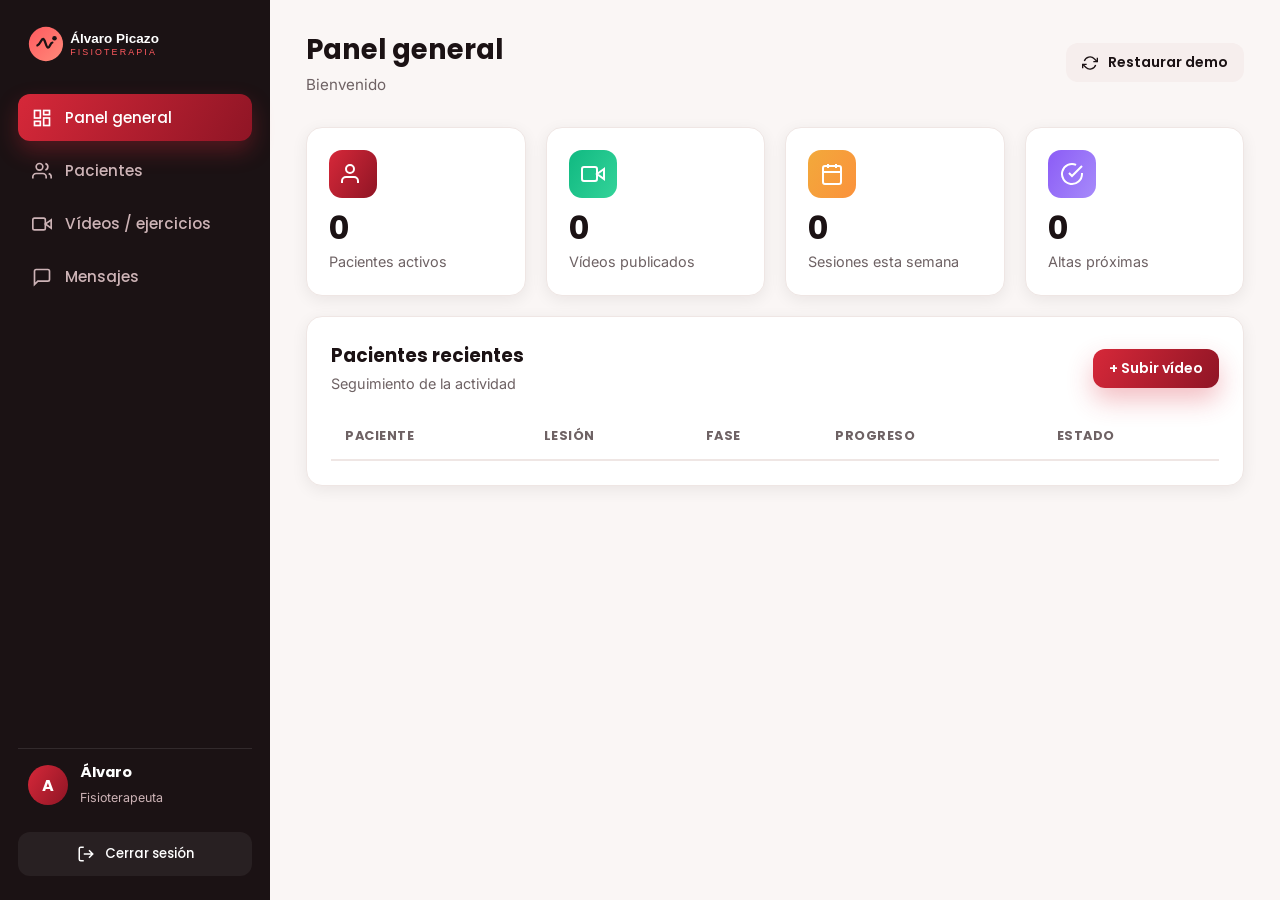
==== admin.html @ 890847c4 "Rediseño con la línea visual de Clínica Graus y rodilla 3D en WebGL - Paleta roja/granate sobre casi" ====
<!DOCTYPE html>
<html lang="es">
<head>
  <meta charset="UTF-8" />
  <meta name="viewport" content="width=device-width, initial-scale=1.0" />
  <title>Panel del Fisioterapeuta | Álvaro Picazo</title>
  <meta name="robots" content="noindex, nofollow" />
  <link rel="icon" type="image/svg+xml" href="img/favicon.svg" />
  <meta name="theme-color" content="#1b1214" />
  <link rel="preconnect" href="https://fonts.googleapis.com" />
  <link rel="preconnect" href="https://fonts.gstatic.com" crossorigin />
  <link href="https://fonts.googleapis.com/css2?family=Inter:wght@400;500;600&family=Poppins:wght@500;600;700;800&display=swap" rel="stylesheet" />
  <link rel="stylesheet" href="css/portal.css" />
</head>
<body>
  <div class="sidebar-back" id="sidebarBack"></div>
  <div class="app">
    <!-- ===== Sidebar ===== -->
    <aside class="sidebar" id="sidebar">
      <a href="index.html" class="brand"><img src="img/logo-light.svg" alt="Álvaro Picazo Fisioterapia" /></a>
      <nav class="side-nav" id="sideNav">
        <button data-view="resumen" class="active">
          <svg viewBox="0 0 24 24" fill="none" stroke="currentColor" stroke-width="2"><rect x="3" y="3" width="7" height="9"/><rect x="14" y="3" width="7" height="5"/><rect x="14" y="12" width="7" height="9"/><rect x="3" y="16" width="7" height="5"/></svg>
          Panel general
        </button>
        <button data-view="pacientes">
          <svg viewBox="0 0 24 24" fill="none" stroke="currentColor" stroke-width="2"><path d="M17 21v-2a4 4 0 00-4-4H5a4 4 0 00-4 4v2"/><circle cx="9" cy="7" r="4"/><path d="M23 21v-2a4 4 0 00-3-3.87M16 3.13a4 4 0 010 7.75"/></svg>
          Pacientes
        </button>
        <button data-view="videos">
          <svg viewBox="0 0 24 24" fill="none" stroke="currentColor" stroke-width="2"><path d="M23 7l-7 5 7 5V7z"/><rect x="1" y="5" width="15" height="14" rx="2"/></svg>
          Vídeos / ejercicios
        </button>
        <button data-view="mensajes">
          <svg viewBox="0 0 24 24" fill="none" stroke="currentColor" stroke-width="2"><path d="M21 15a2 2 0 01-2 2H7l-4 4V5a2 2 0 012-2h14a2 2 0 012 2z"/></svg>
          Mensajes
        </button>
      </nav>
      <div class="side-foot">
        <div class="side-user">
          <div class="av" id="userAv">A</div>
          <div><strong id="userName">Álvaro</strong><span id="userLabel">Fisioterapeuta</span></div>
        </div>
        <button class="logout-btn" id="logoutBtn">
          <svg viewBox="0 0 24 24" fill="none" stroke="currentColor" stroke-width="2"><path d="M9 21H5a2 2 0 01-2-2V5a2 2 0 012-2h4M16 17l5-5-5-5M21 12H9"/></svg>
          Cerrar sesión
        </button>
      </div>
    </aside>

    <!-- ===== Main ===== -->
    <main class="main">
      <div class="topbar">
        <div style="display:flex;align-items:center;gap:14px;">
          <button class="mobile-toggle" id="mobileToggle" aria-label="Menú">
            <svg viewBox="0 0 24 24" fill="none" stroke="currentColor" stroke-width="2"><path d="M3 12h18M3 6h18M3 18h18"/></svg>
          </button>
          <div>
            <h1 id="viewTitle">Panel general</h1>
            <span class="greet" id="greet">Bienvenido</span>
          </div>
        </div>
        <div class="topbar-actions">
          <button class="btn btn--light btn--sm" id="resetBtn" title="Restaurar datos de demostración">
            <svg viewBox="0 0 24 24" fill="none" stroke="currentColor" stroke-width="2" style="width:16px;height:16px;"><path d="M23 4v6h-6M1 20v-6h6"/><path d="M3.5 9a9 9 0 0114.9-3.4L23 10M1 14l4.6 4.4A9 9 0 0020.5 15"/></svg>
            Restaurar demo
          </button>
        </div>
      </div>

      <!-- ===== Vista: Panel general ===== -->
      <section class="view active" id="view-resumen">
        <div class="grid grid-4" style="margin-bottom:20px;">
          <div class="stat-card">
            <div class="sc-ic"><svg viewBox="0 0 24 24" fill="none" stroke-width="2"><path d="M17 21v-2a4 4 0 00-4-4H5a4 4 0 00-4 4v2"/><circle cx="9" cy="7" r="4"/></svg></div>
            <div class="sc-val" id="kpiPatients">0</div>
            <div class="sc-label">Pacientes activos</div>
          </div>
          <div class="stat-card alt3">
            <div class="sc-ic"><svg viewBox="0 0 24 24" fill="none" stroke-width="2"><path d="M23 7l-7 5 7 5V7z"/><rect x="1" y="5" width="15" height="14" rx="2"/></svg></div>
            <div class="sc-val" id="kpiVideos">0</div>
            <div class="sc-label">Vídeos publicados</div>
          </div>
          <div class="stat-card alt">
            <div class="sc-ic"><svg viewBox="0 0 24 24" fill="none" stroke-width="2"><rect x="3" y="4" width="18" height="18" rx="2"/><path d="M16 2v4M8 2v4M3 10h18"/></svg></div>
            <div class="sc-val" id="kpiSessions">0</div>
            <div class="sc-label">Sesiones esta semana</div>
          </div>
          <div class="stat-card alt2">
            <div class="sc-ic"><svg viewBox="0 0 24 24" fill="none" stroke-width="2"><path d="M22 11.08V12a10 10 0 11-5.93-9.14"/><path d="M22 4L12 14.01l-3-3"/></svg></div>
            <div class="sc-val" id="kpiNew">0</div>
            <div class="sc-label">Altas próximas</div>
          </div>
        </div>

        <div class="panel">
          <div class="panel-head">
            <div><h3>Pacientes recientes</h3><span class="panel-sub">Seguimiento de la actividad</span></div>
            <button class="btn btn--primary btn--sm" data-goto="videos">+ Subir vídeo</button>
          </div>
          <div style="overflow-x:auto;">
            <table class="tbl" id="recentTable">
              <thead><tr><th>Paciente</th><th>Lesión</th><th>Fase</th><th>Progreso</th><th>Estado</th></tr></thead>
              <tbody></tbody>
            </table>
          </div>
        </div>
      </section>

      <!-- ===== Vista: Pacientes ===== -->
      <section class="view" id="view-pacientes">
        <div class="panel">
          <div class="panel-head"><h3>Todos los pacientes</h3></div>
          <div style="overflow-x:auto;">
            <table class="tbl" id="patientsTable">
              <thead><tr><th>Paciente</th><th>Lesión</th><th>Fase</th><th>Progreso</th><th>Última visita</th><th>Estado</th></tr></thead>
              <tbody></tbody>
            </table>
          </div>
        </div>
      </section>

      <!-- ===== Vista: Vídeos ===== -->
      <section class="view" id="view-videos">
        <div class="grid grid-2" style="align-items:start;">
          <div class="panel">
            <h3>Subir nuevo ejercicio</h3>
            <p class="panel-sub">Sube un vídeo desde tu dispositivo o enlaza uno de YouTube.</p>

            <div class="frm">
              <label>Fuente del vídeo</label>
              <div class="filters" id="srcTabs" style="margin-bottom:16px;">
                <button type="button" class="active" data-src="youtube">YouTube</button>
                <button type="button" data-src="file">Subir archivo</button>
                <button type="button" data-src="url">Enlace directo</button>
              </div>

              <div id="srcYoutube">
                <label>ID o URL de YouTube</label>
                <input type="text" id="ytInput" placeholder="https://youtube.com/watch?v=XXXX o el ID" />
              </div>
              <div id="srcFile" style="display:none;">
                <div class="upload-zone" id="uploadZone">
                  <svg viewBox="0 0 24 24" fill="none" stroke-width="2"><path d="M21 15v4a2 2 0 01-2 2H5a2 2 0 01-2-2v-4M17 8l-5-5-5 5M12 3v12"/></svg>
                  <strong>Haz clic o arrastra un vídeo aquí</strong>
                  <span id="fileName">MP4, WebM · máx. recomendado 50 MB</span>
                  <input type="file" id="fileInput" accept="video/*" hidden />
                </div>
              </div>
              <div id="srcUrl" style="display:none;">
                <label>URL del vídeo (.mp4)</label>
                <input type="text" id="urlInput" placeholder="https://.../ejercicio.mp4" />
              </div>

              <label style="margin-top:16px;">Título del ejercicio</label>
              <input type="text" id="vTitle" placeholder="Ej. Sentadilla parcial con apoyo" />

              <div class="form-row">
                <div>
                  <label>Fase</label>
                  <select id="vPhase">
                    <option value="1">Fase 1 — Aguda / preoperatoria</option>
                    <option value="2">Fase 2 — Recuperación temprana</option>
                    <option value="3">Fase 3 — Fortalecimiento</option>
                    <option value="4">Fase 4 — Vuelta al deporte</option>
                  </select>
                </div>
                <div>
                  <label>Categoría</label>
                  <select id="vCategory">
                    <option>Movilidad</option><option>Fuerza</option>
                    <option>Propiocepción</option><option>Pliometría</option>
                    <option>Estiramiento</option><option>Cardio</option>
                  </select>
                </div>
              </div>
              <div class="form-row">
                <div><label>Duración</label><input type="text" id="vDuration" placeholder="Ej. 5 min" /></div>
                <div><label>Series / repeticiones</label><input type="text" id="vReps" placeholder="Ej. 3 series x 12 rep" /></div>
              </div>

              <label>Descripción</label>
              <textarea id="vDesc" placeholder="Indicaciones para el paciente..."></textarea>

              <button class="btn btn--primary btn--block" id="publishBtn">
                <svg viewBox="0 0 24 24" fill="none" stroke="currentColor" stroke-width="2"><path d="M12 5v14M5 12h14"/></svg>
                Publicar ejercicio
              </button>
            </div>
          </div>

          <div class="panel">
            <div class="panel-head"><h3>Vídeos publicados</h3><span class="pill info" id="videoCount">0</span></div>
            <div class="notice">
              <svg viewBox="0 0 24 24" fill="none" stroke-width="2"><circle cx="12" cy="12" r="10"/><path d="M12 16v-4M12 8h.01"/></svg>
              <span>Los vídeos subidos como <strong>archivo</strong> se guardan en este navegador (demo). Para producción se conectaría un servidor o almacenamiento en la nube.</span>
            </div>
            <div class="ex-grid" id="adminVideos" style="grid-template-columns:1fr;"></div>
          </div>
        </div>
      </section>

      <!-- ===== Vista: Mensajes ===== -->
      <section class="view" id="view-mensajes">
        <div class="panel">
          <div class="panel-head">
            <h3>Mensajes con pacientes</h3>
            <select id="chatPatient" style="padding:10px 14px;border:1.5px solid var(--line);border-radius:11px;font-family:inherit;background:#fcf8f7;font-size:.92rem;"></select>
          </div>
          <div id="chatBox" style="display:flex;flex-direction:column;gap:12px;max-height:420px;overflow-y:auto;padding:6px 0;margin-bottom:18px;"></div>
          <div style="display:flex;gap:10px;">
            <input type="text" id="chatInput" placeholder="Responder al paciente..." style="flex:1;padding:13px 15px;border:1.5px solid var(--line);border-radius:12px;font-family:inherit;background:#fcf8f7;" />
            <button class="btn btn--primary" id="chatSend">Enviar</button>
          </div>
        </div>
      </section>
    </main>
  </div>

  <!-- Modal de vídeo -->
  <div class="modal-back" id="videoModal">
    <div class="modal">
      <div class="modal-head">
        <h3 id="modalTitle">Ejercicio</h3>
        <button class="modal-close" id="modalClose" aria-label="Cerrar"><svg viewBox="0 0 24 24" fill="none" stroke="currentColor" stroke-width="2"><path d="M18 6L6 18M6 6l12 12"/></svg></button>
      </div>
      <div class="modal-body">
        <div class="modal-video" id="modalVideo"></div>
        <p id="modalDesc" style="color:var(--muted);"></p>
        <div class="ex-meta" id="modalMeta" style="margin-top:14px;"></div>
      </div>
    </div>
  </div>

  <div class="toast" id="toast"><svg viewBox="0 0 24 24" fill="none" stroke-width="2"><path d="M20 6L9 17l-5-5"/></svg><span id="toastMsg">Guardado</span></div>

  <script src="js/portal-data.js"></script>
  <script src="js/portal-ui.js"></script>
  <script src="js/admin.js"></script>
</body>
</html>
---- css/portal.css ----
/* ===========================================================
   Portal del paciente — Estilos
   =========================================================== */
:root {
  --dark: #1b1214;
  --brand: #d62839;
  --brand-600: #a81e2d;
  --wine: #8f1525;
  --accent: #f2a93b;
  --ink: #1b1214;
  --muted: #6e6264;
  --line: #efe6e4;
  --bg: #faf6f5;
  --card: #ffffff;
  --shadow-sm: 0 4px 16px rgba(27, 18, 20,.07);
  --shadow-md: 0 14px 40px rgba(27, 18, 20,.12);
  --radius: 16px;
  --grad: linear-gradient(120deg, var(--brand), var(--wine));
  --grad-dark: linear-gradient(140deg, #1b1214, #5c1220);
  --ease: cubic-bezier(.22,1,.36,1);
}
* { margin: 0; padding: 0; box-sizing: border-box; }
body {
  font-family: 'Inter', system-ui, -apple-system, Segoe UI, Roboto, Arial, sans-serif;
  color: var(--ink); background: var(--bg); line-height: 1.6;
  overflow-x: hidden;
}
html { -webkit-text-size-adjust: 100%; }
h1,h2,h3,h4 { font-family: 'Poppins', system-ui, sans-serif; color: var(--dark); }
a { color: inherit; text-decoration: none; }
img, svg { display: block; max-width: 100%; }
button { font-family: inherit; cursor: pointer; }

/* ---------- LOGIN ---------- */
.login-wrap {
  min-height: 100vh; display: grid; grid-template-columns: 1.05fr .95fr;
}
.login-aside {
  background: var(--grad-dark); color: #fff; position: relative; overflow: hidden;
  padding: 56px; display: flex; flex-direction: column; justify-content: space-between;
}
.login-aside::before {
  content: ""; position: absolute; inset: -30% -20% auto auto; width: 460px; height: 460px;
  background: radial-gradient(circle, rgba(255, 90, 95,.35), transparent 70%); border-radius: 50%;
}
.login-aside::after {
  content: ""; position: absolute; inset: auto auto -30% -20%; width: 420px; height: 420px;
  background: radial-gradient(circle, rgba(255, 138, 122,.3), transparent 70%); border-radius: 50%;
}
.login-aside .la-top, .login-aside .la-mid, .login-aside .la-bottom { position: relative; z-index: 1; }
.login-aside .brand img { height: 46px; }
.login-aside h2 { color: #fff; font-size: 2.1rem; margin-bottom: 14px; line-height: 1.2; }
.login-aside p { color: #e6d3d5; max-width: 420px; }
.la-features { display: grid; gap: 16px; margin-top: 30px; }
.la-features li { display: flex; gap: 14px; align-items: flex-start; }
.la-features .lf-ic {
  width: 42px; height: 42px; border-radius: 12px; background: rgba(255,255,255,.14);
  display: grid; place-items: center; flex: none;
}
.la-features svg { width: 22px; height: 22px; stroke: #ff5a5f; }
.la-features strong { display: block; color: #fff; font-family: 'Poppins',sans-serif; font-size: .98rem; }
.la-features span { color: #d9bfc2; font-size: .88rem; }
.la-bottom { font-size: .85rem; color: #c9a9ad; }

.login-main { display: grid; place-items: center; padding: 40px 24px; }
.login-card { width: 100%; max-width: 420px; }
.login-card .back { display: inline-flex; align-items: center; gap: 6px; color: var(--muted); font-size: .9rem; margin-bottom: 30px; }
.login-card .back:hover { color: var(--brand-600); }
.login-card .back svg { width: 18px; height: 18px; }
.login-card h1 { font-size: 1.9rem; margin-bottom: 6px; }
.login-card .sub { color: var(--muted); margin-bottom: 26px; }

.role-tabs { display: grid; grid-template-columns: 1fr 1fr; gap: 8px; background: #f6eeed; padding: 6px; border-radius: 14px; margin-bottom: 24px; }
.role-tabs button {
  border: 0; background: transparent; padding: 12px; border-radius: 10px;
  font-family: 'Poppins',sans-serif; font-weight: 600; font-size: .92rem; color: var(--muted);
  display: flex; align-items: center; justify-content: center; gap: 8px; transition: .25s;
}
.role-tabs button svg { width: 18px; height: 18px; }
.role-tabs button.active { background: #fff; color: var(--dark); box-shadow: var(--shadow-sm); }

.field { margin-bottom: 16px; }
.field label { display: block; font-weight: 500; font-size: .9rem; margin-bottom: 7px; font-family: 'Poppins',sans-serif; }
.input-wrap { position: relative; }
.input-wrap svg.ic { position: absolute; left: 14px; top: 50%; transform: translateY(-50%); width: 20px; height: 20px; stroke: var(--muted); }
.field input {
  width: 100%; padding: 14px 14px 14px 44px; border: 1.5px solid var(--line); border-radius: 12px;
  font-family: inherit; font-size: .98rem; background: #fcf8f7; transition: .25s;
}
.field input:focus { outline: none; border-color: var(--brand); background: #fff; box-shadow: 0 0 0 4px rgba(214, 40, 57,.12); }
.toggle-pass { position: absolute; right: 12px; top: 50%; transform: translateY(-50%); background: none; border: 0; color: var(--muted); padding: 4px; }
.toggle-pass svg { width: 20px; height: 20px; }

.login-error {
  display: none; background: #fef2f2; color: #b91c1c; border: 1px solid #fecaca;
  padding: 12px 14px; border-radius: 12px; font-size: .9rem; margin-bottom: 16px;
}
.login-error.show { display: block; animation: shake .4s; }
@keyframes shake { 0%,100%{transform:translateX(0);} 25%{transform:translateX(-6px);} 75%{transform:translateX(6px);} }

.btn {
  display: inline-flex; align-items: center; justify-content: center; gap: 10px;
  font-family: 'Poppins',sans-serif; font-weight: 600; font-size: .98rem;
  padding: 14px 24px; border-radius: 12px; border: none; transition: .25s var(--ease);
}
.btn--primary { background: var(--grad); color: #fff; box-shadow: 0 12px 26px rgba(214, 40, 57,.3); }
.btn--primary:hover { transform: translateY(-2px); box-shadow: 0 16px 32px rgba(214, 40, 57,.4); }
.btn--block { width: 100%; }
.btn svg { width: 18px; height: 18px; }
.btn--light { background: #f6eeed; color: var(--dark); }
.btn--light:hover { background: #e2ebf1; }
.btn--sm { padding: 9px 16px; font-size: .88rem; }
.btn--danger { background: #fef2f2; color: #b91c1c; }
.btn--danger:hover { background: #fee2e2; }

.demo-hint { margin-top: 22px; background: #fff5f4; border: 1px dashed #f6c3bd; border-radius: 12px; padding: 14px 16px; font-size: .85rem; color: #8f1525; }
.demo-hint strong { font-family: 'Poppins',sans-serif; }
.demo-hint code { background: #fde8e6; padding: 1px 7px; border-radius: 6px; font-weight: 600; }
.demo-fill { width: 100%; text-align: left; background: #fff; border: 1px solid #f6c3bd; border-radius: 10px; padding: 10px 12px; font-family: inherit; font-size: .86rem; color: #8f1525; transition: .2s; }
.demo-fill:hover { background: #fde8e6; transform: translateY(-1px); }
.demo-fill code { pointer-events: none; }

/* ---------- APP SHELL (dashboards) ---------- */
.app { min-height: 100vh; display: grid; grid-template-columns: 270px 1fr; }
.sidebar {
  background: var(--dark); color: #cdb3b6; padding: 24px 18px; display: flex; flex-direction: column;
  position: sticky; top: 0; height: 100vh;
}
.sidebar .brand { display: flex; align-items: center; margin-bottom: 30px; padding: 0 8px; }
.sidebar .brand img { height: 40px; }
.side-nav { display: grid; gap: 6px; }
.side-nav button {
  display: flex; align-items: center; gap: 13px; width: 100%; text-align: left;
  background: transparent; border: 0; color: #cdb3b6; padding: 12px 14px; border-radius: 12px;
  font-family: 'Poppins',sans-serif; font-weight: 500; font-size: .95rem; transition: .22s;
}
.side-nav button svg { width: 20px; height: 20px; flex: none; }
.side-nav button:hover { background: rgba(255,255,255,.06); color: #fff; }
.side-nav button.active { background: var(--grad); color: #fff; box-shadow: 0 10px 22px rgba(214, 40, 57,.3); }
.side-foot { margin-top: auto; padding-top: 20px; }
.side-user { display: flex; align-items: center; gap: 12px; padding: 12px 10px; border-top: 1px solid rgba(255,255,255,.1); margin-bottom: 10px; }
.side-user .av { width: 40px; height: 40px; border-radius: 50%; background: var(--grad); display: grid; place-items: center; color: #fff; font-family: 'Poppins',sans-serif; font-weight: 700; flex: none; }
.side-user strong { display: block; color: #fff; font-size: .92rem; font-family: 'Poppins',sans-serif; }
.side-user span { font-size: .78rem; }
.logout-btn { display: flex; align-items: center; gap: 10px; width: 100%; justify-content: center; background: rgba(255,255,255,.06); color: #fff; border: 0; padding: 12px; border-radius: 12px; font-family: 'Poppins',sans-serif; font-weight: 500; transition: .22s; }
.logout-btn:hover { background: rgba(239,68,68,.2); color: #fecaca; }
.logout-btn svg { width: 18px; height: 18px; }

.main { padding: 28px 36px 60px; overflow-x: hidden; }
.topbar { display: flex; align-items: center; justify-content: space-between; gap: 16px; margin-bottom: 30px; flex-wrap: wrap; }
.topbar h1 { font-size: 1.7rem; }
.topbar .greet { color: var(--muted); font-size: .95rem; }
.topbar-actions { display: flex; align-items: center; gap: 12px; }
.mobile-toggle { display: none; background: var(--card); border: 1px solid var(--line); width: 44px; height: 44px; border-radius: 12px; align-items: center; justify-content: center; }
.mobile-toggle svg { width: 22px; height: 22px; stroke: var(--dark); }

.view { display: none; animation: fade .4s var(--ease); }
.view.active { display: block; }
@keyframes fade { from { opacity: 0; transform: translateY(12px); } to { opacity: 1; transform: none; } }

/* cards & grids */
.grid { display: grid; gap: 20px; }
.grid-3 { grid-template-columns: repeat(3, 1fr); }
.grid-4 { grid-template-columns: repeat(4, 1fr); }
.grid-2 { grid-template-columns: repeat(2, 1fr); }
.panel { background: var(--card); border: 1px solid var(--line); border-radius: var(--radius); padding: 24px; box-shadow: var(--shadow-sm); }
.panel h3 { font-size: 1.15rem; margin-bottom: 4px; }
.panel .panel-sub { color: var(--muted); font-size: .9rem; margin-bottom: 18px; }
.panel-head { display: flex; justify-content: space-between; align-items: center; gap: 12px; margin-bottom: 18px; flex-wrap: wrap; }
.panel-head h3 { margin: 0; }

/* stat cards */
.stat-card { background: var(--card); border: 1px solid var(--line); border-radius: var(--radius); padding: 22px; box-shadow: var(--shadow-sm); position: relative; overflow: hidden; transition: transform .3s var(--ease), box-shadow .3s; }
.stat-card:hover { transform: translateY(-5px); box-shadow: var(--shadow-md); }
.stat-card .sc-ic { width: 48px; height: 48px; border-radius: 13px; background: var(--grad); display: grid; place-items: center; margin-bottom: 14px; }
.stat-card .sc-ic svg { width: 24px; height: 24px; stroke: #fff; }
.stat-card .sc-val { font-family: 'Poppins',sans-serif; font-size: 2rem; font-weight: 700; color: var(--dark); line-height: 1; }
.stat-card .sc-label { color: var(--muted); font-size: .9rem; margin-top: 6px; }
.stat-card.alt .sc-ic { background: linear-gradient(120deg,#f2a93b,#fb923c); }
.stat-card.alt2 .sc-ic { background: linear-gradient(120deg,#8b5cf6,#a78bfa); }
.stat-card.alt3 .sc-ic { background: linear-gradient(120deg,#10b981,#34d399); }

/* progress ring */
.ring-wrap { display: flex; align-items: center; gap: 24px; }
.ring { position: relative; width: 140px; height: 140px; flex: none; }
.ring svg { transform: rotate(-90deg); }
.ring .ring-bg { fill: none; stroke: #efe6e4; stroke-width: 12; }
.ring .ring-fg { fill: none; stroke: url(#ringGrad); stroke-width: 12; stroke-linecap: round; transition: stroke-dashoffset 1.4s var(--ease); }
.ring .ring-val { position: absolute; inset: 0; display: grid; place-items: center; font-family: 'Poppins',sans-serif; font-weight: 700; font-size: 1.8rem; color: var(--dark); }

/* phase timeline */
.phases { display: grid; gap: 14px; }
.phase { display: flex; gap: 16px; align-items: flex-start; padding: 16px; border: 1px solid var(--line); border-radius: 14px; transition: .25s; }
.phase .ph-num { width: 38px; height: 38px; border-radius: 11px; display: grid; place-items: center; flex: none; font-family: 'Poppins',sans-serif; font-weight: 700; background: #f6eeed; color: var(--muted); }
.phase.done .ph-num { background: linear-gradient(120deg,#10b981,#34d399); color: #fff; }
.phase.current { border-color: var(--brand); background: #fff1f0; }
.phase.current .ph-num { background: var(--grad); color: #fff; }
.phase h4 { font-size: 1.02rem; margin-bottom: 2px; }
.phase p { color: var(--muted); font-size: .88rem; }
.phase .ph-status { margin-left: auto; font-size: .78rem; font-weight: 600; padding: 4px 10px; border-radius: 999px; align-self: center; white-space: nowrap; }
.ph-status.s-done { background: #ecfdf5; color: #059669; }
.ph-status.s-current { background: #fde8e6; color: #a81e2d; }
.ph-status.s-todo { background: #f6eeed; color: #6e6264; }

/* exercise / video cards */
.ex-grid { display: grid; grid-template-columns: repeat(3, 1fr); gap: 20px; }
.ex-card { background: var(--card); border: 1px solid var(--line); border-radius: var(--radius); overflow: hidden; box-shadow: var(--shadow-sm); transition: transform .3s var(--ease), box-shadow .3s; display: flex; flex-direction: column; }
.ex-card:hover { transform: translateY(-6px); box-shadow: var(--shadow-md); }
.ex-thumb { position: relative; aspect-ratio: 16/9; background: var(--grad-dark); display: grid; place-items: center; overflow: hidden; }
.ex-thumb img, .ex-thumb video { width: 100%; height: 100%; object-fit: cover; }
.ex-thumb iframe { width: 100%; height: 100%; border: 0; }
.ex-play { width: 56px; height: 56px; border-radius: 50%; background: rgba(255,255,255,.92); display: grid; place-items: center; position: absolute; box-shadow: var(--shadow-md); transition: transform .3s; }
.ex-card:hover .ex-play { transform: scale(1.1); }
.ex-play svg { width: 24px; height: 24px; fill: var(--brand-600); margin-left: 3px; }
.ex-tag { position: absolute; top: 12px; left: 12px; background: rgba(27, 18, 20,.78); color: #fff; font-size: .72rem; font-weight: 600; padding: 5px 10px; border-radius: 999px; backdrop-filter: blur(4px); }
.ex-body { padding: 16px 18px; flex: 1; display: flex; flex-direction: column; }
.ex-body h4 { font-size: 1.02rem; margin-bottom: 6px; }
.ex-body p { color: var(--muted); font-size: .87rem; flex: 1; }
.ex-meta { display: flex; align-items: center; gap: 14px; margin-top: 12px; font-size: .8rem; color: var(--muted); }
.ex-meta span { display: inline-flex; align-items: center; gap: 5px; }
.ex-meta svg { width: 15px; height: 15px; stroke: var(--brand-600); }
.ex-actions { display: flex; gap: 8px; margin-top: 14px; }

/* progress bar */
.bar { height: 10px; background: #f6eeed; border-radius: 999px; overflow: hidden; }
.bar span { display: block; height: 100%; background: var(--grad); border-radius: 999px; transition: width 1.2s var(--ease); }

/* table */
.tbl { width: 100%; border-collapse: collapse; }
.tbl th { text-align: left; font-family: 'Poppins',sans-serif; font-size: .8rem; text-transform: uppercase; letter-spacing: .5px; color: var(--muted); padding: 12px 14px; border-bottom: 2px solid var(--line); }
.tbl td { padding: 14px; border-bottom: 1px solid var(--line); font-size: .92rem; }
.tbl tr:last-child td { border-bottom: 0; }
.tbl tr:hover td { background: #fcf8f7; }
.pill { display: inline-flex; align-items: center; gap: 6px; font-size: .78rem; font-weight: 600; padding: 4px 11px; border-radius: 999px; }
.pill.ok { background: #ecfdf5; color: #059669; }
.pill.warn { background: #fffbeb; color: #b45309; }
.pill.info { background: #fff1f0; color: #a81e2d; }

/* progress chart (bars) */
.chart { display: flex; align-items: flex-end; gap: 12px; height: 200px; padding-top: 10px; }
.chart .col { flex: 1; display: flex; flex-direction: column; align-items: center; gap: 8px; height: 100%; justify-content: flex-end; }
.chart .col .b { width: 100%; max-width: 42px; border-radius: 8px 8px 0 0; background: var(--grad); transition: height 1.2s var(--ease); position: relative; }
.chart .col .b::after { content: attr(data-v); position: absolute; top: -22px; left: 50%; transform: translateX(-50%); font-size: .78rem; font-weight: 600; color: var(--dark); }
.chart .col small { color: var(--muted); font-size: .76rem; }

/* form / upload */
.upload-zone { border: 2px dashed #bcd3e0; border-radius: 16px; padding: 36px; text-align: center; background: #fcf8f7; transition: .25s; cursor: pointer; }
.upload-zone:hover, .upload-zone.drag { border-color: var(--brand); background: #fff1f0; }
.upload-zone svg { width: 46px; height: 46px; stroke: var(--brand-600); margin: 0 auto 12px; }
.upload-zone strong { font-family: 'Poppins',sans-serif; display: block; color: var(--dark); }
.upload-zone span { color: var(--muted); font-size: .88rem; }
.form-row { display: grid; grid-template-columns: 1fr 1fr; gap: 16px; }
.frm label { display: block; font-weight: 500; font-size: .9rem; margin-bottom: 7px; font-family: 'Poppins',sans-serif; }
.frm input, .frm select, .frm textarea { width: 100%; padding: 12px 14px; border: 1.5px solid var(--line); border-radius: 11px; font-family: inherit; font-size: .95rem; background: #fcf8f7; transition: .25s; margin-bottom: 16px; }
.frm input:focus, .frm select:focus, .frm textarea:focus { outline: none; border-color: var(--brand); background: #fff; box-shadow: 0 0 0 4px rgba(214, 40, 57,.12); }
.frm textarea { resize: vertical; min-height: 90px; }

/* segmented filter */
.filters { display: flex; gap: 8px; flex-wrap: wrap; margin-bottom: 22px; }
.filters button { background: var(--card); border: 1px solid var(--line); padding: 8px 16px; border-radius: 999px; font-size: .88rem; font-weight: 500; color: var(--muted); transition: .22s; }
.filters button.active { background: var(--dark); color: #fff; border-color: var(--dark); }

/* toast */
.toast { position: fixed; right: 24px; bottom: 24px; background: var(--dark); color: #fff; padding: 14px 20px; border-radius: 12px; box-shadow: var(--shadow-md); display: flex; align-items: center; gap: 10px; transform: translateY(120%); opacity: 0; transition: .4s var(--ease); z-index: 2000; font-size: .92rem; }
.toast.show { transform: none; opacity: 1; }
.toast svg { width: 20px; height: 20px; stroke: #ff5a5f; }

/* modal */
.modal-back { position: fixed; inset: 0; background: rgba(27, 18, 20,.55); backdrop-filter: blur(4px); display: none; place-items: center; z-index: 1500; padding: 20px; }
.modal-back.show { display: grid; animation: fade .3s; }
.modal { background: #fff; border-radius: 20px; width: 100%; max-width: 760px; max-height: 90vh; overflow: auto; box-shadow: var(--shadow-md); }
.modal-head { display: flex; justify-content: space-between; align-items: center; padding: 20px 24px; border-bottom: 1px solid var(--line); position: sticky; top: 0; background: #fff; z-index: 1; }
.modal-head h3 { font-size: 1.2rem; }
.modal-close { background: #f6eeed; border: 0; width: 38px; height: 38px; border-radius: 10px; display: grid; place-items: center; }
.modal-close svg { width: 20px; height: 20px; stroke: var(--dark); }
.modal-body { padding: 24px; }
.modal-video { aspect-ratio: 16/9; background: #000; border-radius: 14px; overflow: hidden; margin-bottom: 18px; }
.modal-video iframe, .modal-video video { width: 100%; height: 100%; border: 0; }

.empty { text-align: center; padding: 50px 20px; color: var(--muted); }
.empty svg { width: 60px; height: 60px; stroke: #cbd5e1; margin: 0 auto 14px; }

.notice { background: #fff5f4; border: 1px solid #f6c3bd; color: #8f1525; border-radius: 12px; padding: 14px 16px; font-size: .88rem; margin-bottom: 20px; display: flex; gap: 10px; align-items: flex-start; }
.notice svg { width: 20px; height: 20px; stroke: #d62839; flex: none; margin-top: 1px; }

/* ---------- Registro / Wizard ---------- */
.wizard { width: 100%; max-width: 480px; }
.steps { display: flex; align-items: center; gap: 6px; margin-bottom: 28px; }
.steps .step { flex: 1; text-align: center; }
.steps .dot { width: 34px; height: 34px; border-radius: 50%; background: #f6eeed; color: var(--muted); display: grid; place-items: center; margin: 0 auto 6px; font-family: 'Poppins',sans-serif; font-weight: 700; font-size: .9rem; transition: .3s; }
.steps .step.active .dot { background: var(--grad); color: #fff; box-shadow: 0 8px 18px rgba(214, 40, 57,.3); }
.steps .step.done .dot { background: #10b981; color: #fff; }
.steps .step small { font-size: .74rem; color: var(--muted); font-weight: 500; }
.steps .step.active small { color: var(--dark); }
.steps .line { height: 2px; flex: 0 0 24px; background: #efe6e4; margin-bottom: 22px; }

.wstep { display: none; animation: fade .4s var(--ease); }
.wstep.active { display: block; }

/* plan / pricing card en checkout */
.plan-box { border: 2px solid var(--brand); border-radius: 16px; padding: 20px; background: #fff1f0; margin-bottom: 20px; }
.plan-box .pb-top { display: flex; justify-content: space-between; align-items: baseline; }
.plan-box h4 { font-size: 1.1rem; }
.plan-box .price { font-family: 'Poppins',sans-serif; font-weight: 800; font-size: 1.9rem; color: var(--dark); }
.plan-box .price small { font-size: .9rem; font-weight: 500; color: var(--muted); }
.plan-box ul { margin-top: 14px; display: grid; gap: 8px; }
.plan-box li { display: flex; gap: 8px; align-items: center; font-size: .88rem; color: var(--ink); }
.plan-box li svg { width: 17px; height: 17px; stroke: var(--brand-600); flex: none; }

.card-visual { background: linear-gradient(135deg,#1b1214,#5c1220); border-radius: 16px; padding: 20px; color: #fff; margin-bottom: 18px; position: relative; overflow: hidden; box-shadow: var(--shadow-md); }
.card-visual::after { content: ""; position: absolute; right: -30px; top: -30px; width: 130px; height: 130px; background: rgba(255,255,255,.1); border-radius: 50%; }
.card-visual .cv-chip { width: 40px; height: 30px; border-radius: 6px; background: linear-gradient(135deg,#fde68a,#f59e0b); margin-bottom: 18px; }
.card-visual .cv-num { font-family: 'Poppins',sans-serif; font-size: 1.25rem; letter-spacing: 2px; }
.card-visual .cv-row { display: flex; justify-content: space-between; margin-top: 14px; font-size: .8rem; color: #cbd5e1; }

.pay-success { text-align: center; padding: 10px 0; }
.pay-success .check { width: 80px; height: 80px; border-radius: 50%; background: #ecfdf5; display: grid; place-items: center; margin: 0 auto 18px; animation: pop .5s var(--ease); }
.pay-success .check svg { width: 42px; height: 42px; stroke: #10b981; }
.pay-success h2 { margin-bottom: 8px; }
.pay-success p { color: var(--muted); margin-bottom: 6px; }

.wbtns { display: flex; gap: 12px; margin-top: 22px; }
.field-half { display: grid; grid-template-columns: 1fr 1fr; gap: 12px; }
.muted-link { color: var(--muted); font-size: .9rem; text-align: center; margin-top: 18px; }
.muted-link a { color: var(--brand-600); font-weight: 600; }
.processing { display: inline-block; width: 18px; height: 18px; border: 2.5px solid rgba(255,255,255,.4); border-top-color: #fff; border-radius: 50%; animation: spin .7s linear infinite; }
@keyframes spin { to { transform: rotate(360deg); } }

/* responsive */
@media (max-width: 980px) {
  .login-wrap { grid-template-columns: 1fr; }
  .login-aside { display: none; }
  .grid-4 { grid-template-columns: 1fr 1fr; }
  .grid-3, .ex-grid { grid-template-columns: 1fr 1fr; }
  .grid-2 { grid-template-columns: 1fr; }
}
@media (max-width: 820px) {
  .app { grid-template-columns: 1fr; }
  .sidebar {
    position: fixed; left: 0; top: 0; bottom: 0; width: 270px; z-index: 1200;
    transform: translateX(-100%); transition: transform .3s var(--ease); height: 100vh;
  }
  .sidebar.open { transform: none; }
  .sidebar-back { position: fixed; inset: 0; background: rgba(27, 18, 20,.5); z-index: 1100; display: none; }
  .sidebar-back.show { display: block; }
  .mobile-toggle { display: flex; }
  .main { padding: 20px; }
}
@media (max-width: 560px) {
  .grid-4, .grid-3, .ex-grid { grid-template-columns: 1fr; }
  .form-row, .field-half { grid-template-columns: 1fr; }
  .login-main { padding: 28px 18px; }
  .login-aside { padding: 36px; }
  .ring-wrap { flex-direction: column; text-align: center; }
  .topbar h1 { font-size: 1.4rem; }
  .panel { padding: 20px; }
  .modal-head, .modal-body { padding: 18px; }
  .stat-card { padding: 18px; }
  .stat-card .sc-val { font-size: 1.7rem; }
}
@media (max-width: 400px) {
  .main { padding: 16px; }
  .login-card h1, .wizard h1 { font-size: 1.45rem; }
  .steps .step small { font-size: .68rem; }
  .steps .dot { width: 30px; height: 30px; }
  .steps .line { flex-basis: 14px; }
  .role-tabs button { font-size: .84rem; padding: 11px 6px; }
  .btn { padding: 13px 18px; font-size: .92rem; }
  .topbar-actions { width: 100%; }
}
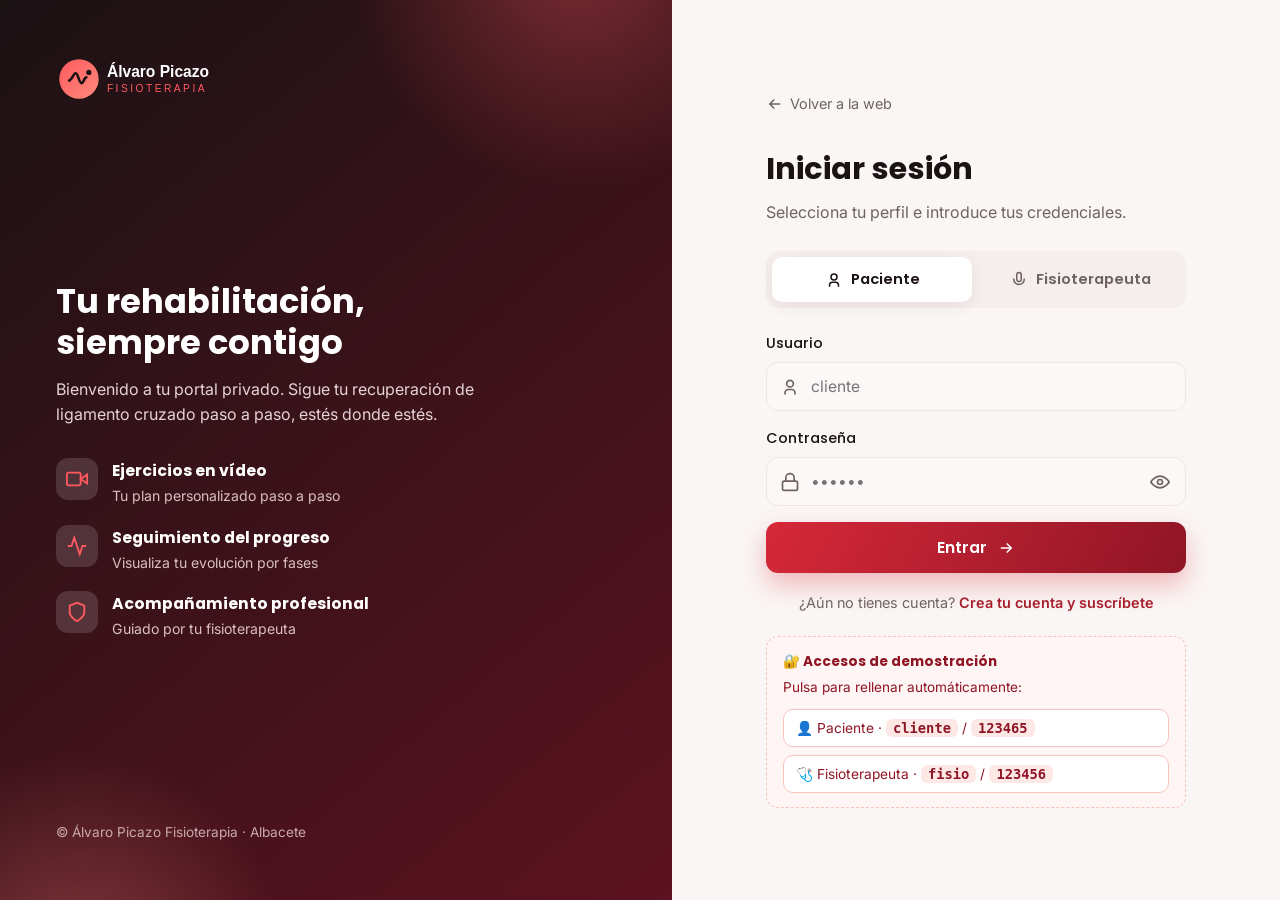
==== commit a386d1e5: "Ficha clínica del paciente solo en el panel del fisio - Quita del resumen del paciente el aviso con " ====
--- a/admin.html
+++ b/admin.html
@@ -110,7 +110,7 @@
       <!-- ===== Vista: Pacientes ===== -->
       <section class="view" id="view-pacientes">
         <div class="panel">
-          <div class="panel-head"><h3>Todos los pacientes</h3></div>
+          <div class="panel-head"><h3>Todos los pacientes</h3><span class="muted-hint">Pulsa un paciente para ver su ficha</span></div>
           <div style="overflow-x:auto;">
             <table class="tbl" id="patientsTable">
               <thead><tr><th>Paciente</th><th>Lesión</th><th>Fase</th><th>Progreso</th><th>Última visita</th><th>Estado</th></tr></thead>
@@ -218,6 +218,17 @@
   </div>
 
   <!-- Modal de vídeo -->
+  <!-- Ficha clínica del paciente (solo fisio) -->
+  <div class="modal-back" id="patientModal">
+    <div class="modal">
+      <div class="modal-head">
+        <h3 id="pmName">Paciente</h3>
+        <button class="modal-close" id="pmClose" aria-label="Cerrar"><svg viewBox="0 0 24 24" fill="none" stroke="currentColor" stroke-width="2"><path d="M18 6L6 18M6 6l12 12"/></svg></button>
+      </div>
+      <div class="modal-body" id="pmBody"></div>
+    </div>
+  </div>
+
   <div class="modal-back" id="videoModal">
     <div class="modal">
       <div class="modal-head">
--- a/css/portal.css
+++ b/css/portal.css
@@ -368,3 +368,21 @@
   .btn { padding: 13px 18px; font-size: .92rem; }
   .topbar-actions { width: 100%; }
 }
+
+/* ---- Ficha clínica del paciente (panel fisio) ---- */
+.row-link { cursor: pointer; transition: background .2s; }
+.row-link:hover, .row-link:focus { background: #fff5f4; outline: none; }
+.muted-hint { font-size: .8rem; color: var(--muted); }
+.pf-alert { background: #fff5f4; border: 1px solid #f6c3bd; color: #8f1525; border-radius: 12px; padding: 14px 16px; font-size: .92rem; margin-bottom: 18px; }
+.pf-grid { display: grid; grid-template-columns: repeat(4, 1fr); gap: 12px; margin-bottom: 20px; }
+.pf-field { background: #faf6f5; border: 1px solid var(--line); border-radius: 12px; padding: 12px 14px; }
+.pf-field span { display: block; font-size: .74rem; color: var(--muted); margin-bottom: 4px; }
+.pf-field strong { font-size: .98rem; word-break: break-word; }
+.pf-h { font-size: .95rem; margin: 6px 0 10px; }
+.pf-notes { color: var(--muted); font-size: .9rem; margin-bottom: 16px; }
+.pf-sessions { list-style: none; display: grid; gap: 8px; margin-bottom: 16px; padding: 0; }
+.pf-sessions li { display: flex; flex-wrap: wrap; gap: 6px 16px; align-items: baseline; font-size: .88rem; border-bottom: 1px dashed var(--line); padding-bottom: 8px; }
+.pf-sessions em { color: var(--muted); flex-basis: 100%; }
+.pf-date { font-weight: 600; min-width: 90px; }
+.pf-private { font-size: .76rem; color: var(--muted); display: flex; align-items: center; gap: 6px; }
+@media (max-width: 720px) { .pf-grid { grid-template-columns: 1fr 1fr; } }
